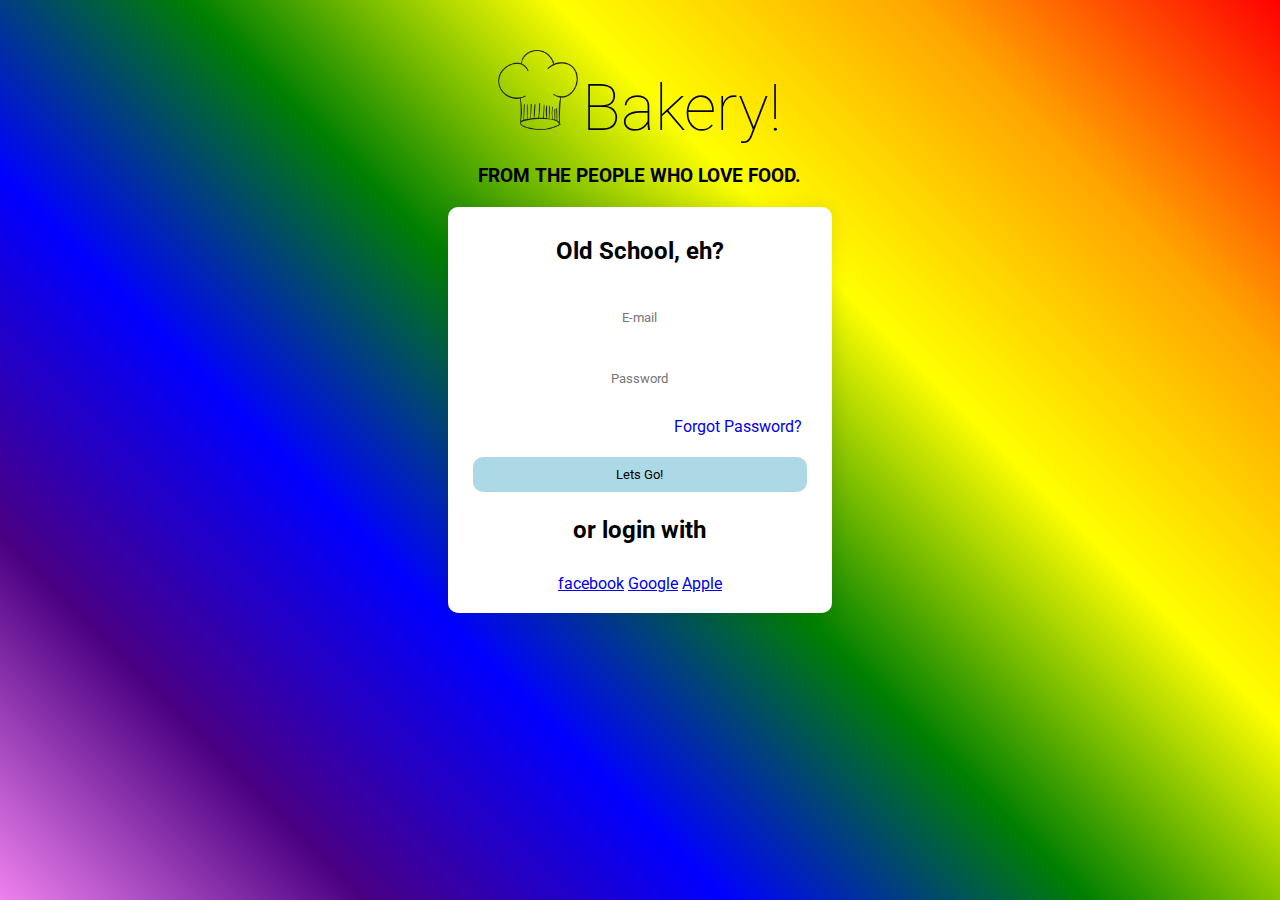
==== Sign/Sign-in.html @ 0bcfb399 "Added folders" ====
<!DOCTYPE html>
<html lang="en">
<head>
    <meta charset="UTF-8">
    <meta http-equiv="X-UA-Compatible" content="IE=edge">
    <meta name="viewport" content="width=device-width, initial-scale=1.0">
    <link href="https://fonts.googleapis.com/css2?family=Roboto:wght@300&amp;display=swap" rel="stylesheet">
    <link rel="stylesheet" href="style-login.css">
    <link rel="shortcut icon" href="../logo.png" type="image/x-icon">
    <title>Sign-in!</title>
</head>
<body>
    <div class="holder">
    <center>
        <div class="top">
            <img id="logo-top" src="../logo.png" alt="">
            <h1>Bakery!</h1>
            <h3>FROM THE PEOPLE WHO LOVE FOOD.</h3>
        </div>
        <div class="login">
            <h2>Old School, eh?</h2>
            <form action="#">
                <p><input type="email" name="email" id="email" placeholder="E-mail"></p>
                <p><input type="password" name="pass" id="pass" placeholder="Password"></p>
                <p id="forgot"><a href="#" id="forgot">Forgot Password?</a></p>
                <input type="submit" value="Lets Go!"id="submit">
            </form>
            <h2>or login with</h2>
            <a href="#">facebook</a>
            <a href="#">Google</a>
            <a href="#">Apple</a>
        </div>
    </center>
    </div>
    
</body>
</html>
---- Sign/style-login.css ----
* {
    font-family: 'Roboto', sans-serif;
}
body{
    margin: 0;
    height: 100vh;
    background:linear-gradient(45deg,violet,indigo,blue,green,yellow,orange,red);
}
.holder{
    color: black;
    margin: auto;
    width: fit-content;
    padding: 10px;
    /* background-color: yellow; */
}
#logo-top{
    width: 5em;
}
.top{
    margin-top: 40px;
    margin-bottom: 20px;
    /* background-color: wheat; */
}
.top h1{
    font-weight: lighter;
    font-size: 4em;
    display: inline;
}
.login{
    background-color: white;
    border-radius: 10px;
    box-shadow: 0 0 20px 0 rgb(0 0 0 / 10%);
    padding-top: 10px;
    padding: 10px;
    padding-bottom: 20px;
    /* background-color: yellowgreen; */
}
.login h2{padding-bottom: 10px;}
input{
    border-radius: 10px;
    margin: 5px;
    text-align: center;
    padding: 10px;
    width: 25em;
    border: none;
}
#submit{
    background-color: lightblue;
}
#forgot{
    text-align: right;
    margin-right:10px;
    text-decoration: none;
}
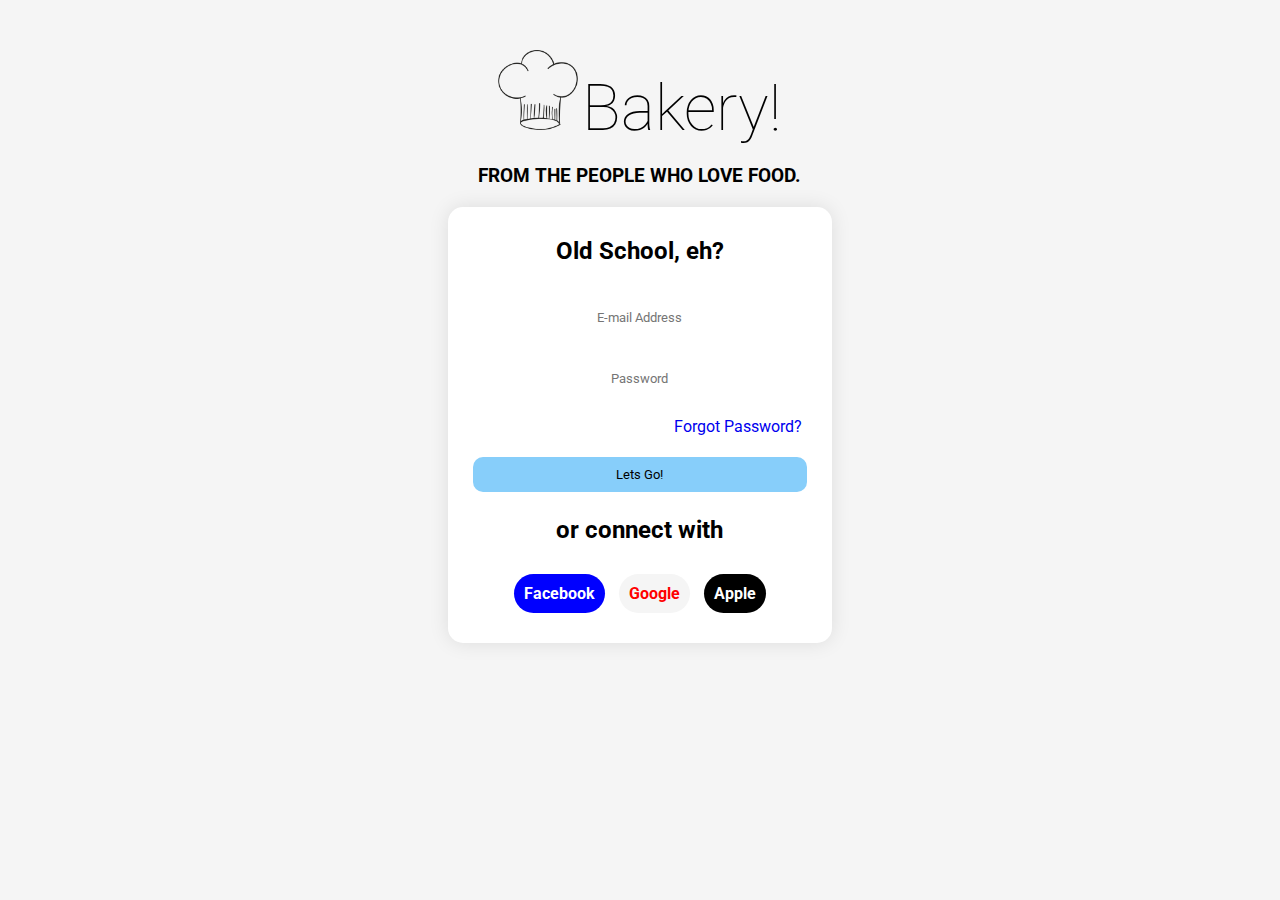
==== commit 86a10dc5: "Trying New design for login" ====
--- a/Sign/Sign-in.html
+++ b/Sign/Sign-in.html
@@ -18,17 +18,17 @@
             <h3>FROM THE PEOPLE WHO LOVE FOOD.</h3>
         </div>
         <div class="login">
-            <h2>Old School, eh?</h2>
+            <h2 id="old">Old School, eh?</h2>
             <form action="#">
-                <p><input type="email" name="email" id="email" placeholder="E-mail"></p>
+                <p><input type="email" name="email" id="email" placeholder="E-mail Address"></p>
                 <p><input type="password" name="pass" id="pass" placeholder="Password"></p>
                 <p id="forgot"><a href="#" id="forgot">Forgot Password?</a></p>
                 <input type="submit" value="Lets Go!"id="submit">
             </form>
-            <h2>or login with</h2>
-            <a href="#">facebook</a>
-            <a href="#">Google</a>
-            <a href="#">Apple</a>
+            <h2 id="or">or connect with</h2>
+            <a class="connect fb" href="#">Facebook</a>
+            <a class="connect gl" href="#">Google</a>
+            <a class="connect al" href="#">Apple</a>
         </div>
     </center>
     </div>
--- a/Sign/style-login.css
+++ b/Sign/style-login.css
@@ -4,13 +4,14 @@
 body{
     margin: 0;
     height: 100vh;
-    background:linear-gradient(45deg,violet,indigo,blue,green,yellow,orange,red);
+    background:whitesmoke;
 }
 .holder{
     color: black;
     margin: auto;
     width: fit-content;
     padding: 10px;
+
     /* background-color: yellow; */
 }
 #logo-top{
@@ -28,12 +29,31 @@
 }
 .login{
     background-color: white;
-    border-radius: 10px;
+    border-radius: 15px;
     box-shadow: 0 0 20px 0 rgb(0 0 0 / 10%);
     padding-top: 10px;
     padding: 10px;
-    padding-bottom: 20px;
+    padding-bottom: 40px;
     /* background-color: yellowgreen; */
+}
+.connect{
+    padding: 10px;
+    margin: 5px;
+    text-decoration: none;
+    border-radius: 20px;
+    font-weight: bold;
+}
+.fb{
+    background-color: blue;
+    color: white;
+}
+.gl{
+    background-color: whitesmoke;
+    color: red;
+}
+.al{
+    background-color: black;
+    color: white;
 }
 .login h2{padding-bottom: 10px;}
 input{
@@ -45,10 +65,20 @@
     border: none;
 }
 #submit{
-    background-color: lightblue;
+    background-color: lightskyblue;
+}
+#submit:hover{
+    background-color: rgb(135, 242, 250);
 }
 #forgot{
     text-align: right;
     margin-right:10px;
     text-decoration: none;
+}
+#or{
+    font-size: 1.1em;
+    padding-bottom: 20px;
+}
+#or{
+    font-size: 1.5em;
 }